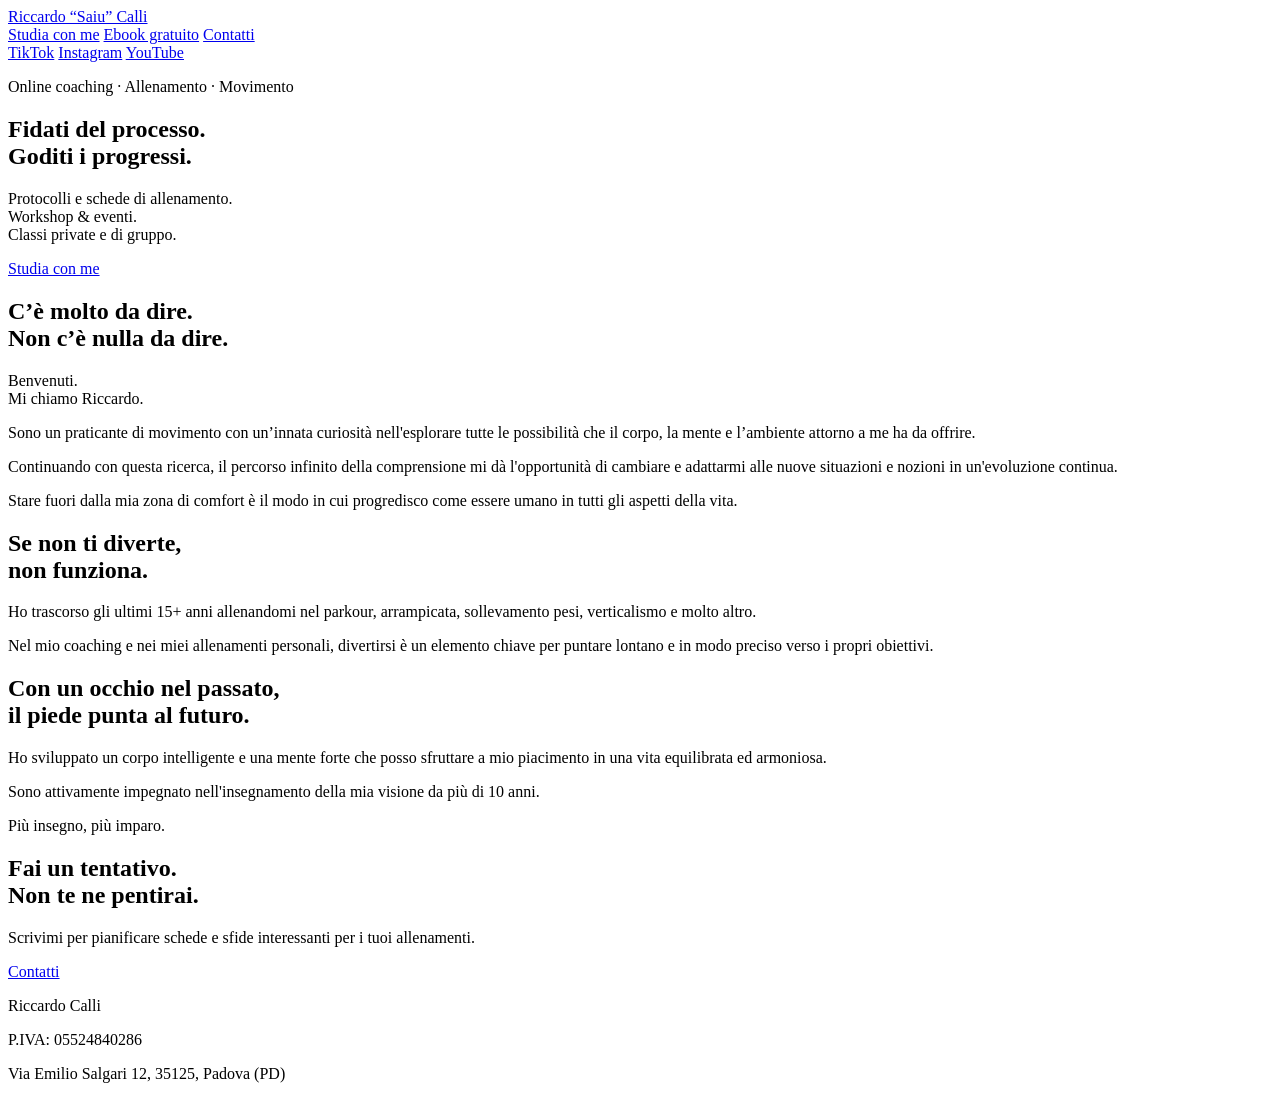
==== index.html @ 9b69d96c "Add public website staging homepage" ====
<!doctype html>
<html lang="it">
<head>
<meta charset="utf-8">
<meta name="viewport" content="width=device-width, initial-scale=1">
<title>Riccardo “Saiu” Calli — Movimento, Parkour e Coaching</title>
<meta name="description" content="Riccardo “Saiu” Calli: movimento, parkour, coaching, protocolli di allenamento, workshop ed eventi.">
<link rel="stylesheet" href="styles.css">
</head>
<body>
<header class="site-header">
<a class="brand" href="/">Riccardo “Saiu” Calli</a>
<nav aria-label="Navigazione principale">
<a href="#studia">Studia con me</a>
<a href="#ebook">Ebook gratuito</a>
<a href="#contatti">Contatti</a>
</nav>
<div class="socials">
<a href="https://www.tiktok.com/@riccardosaiucalli">TikTok</a>
<a href="https://www.instagram.com/riccardo.saiu.calli/">Instagram</a>
<a href="https://www.youtube.com/channel/UCAdzPhINK3UaXj8BJu5Mjwg">YouTube</a>
</div>
</header>
<main>
<section class="hero">
<p class="eyebrow">Online coaching · Allenamento · Movimento</p>
<h1>Fidati del processo.<br>Goditi i progressi.</h1>
<p class="lead">Protocolli e schede di allenamento.<br>Workshop & eventi.<br>Classi private e di gruppo.</p>
<a class="button" href="#studia">Studia con me</a>
</section>
<section class="copy-section">
<h2>C’è molto da dire.<br>Non c’è nulla da dire.</h2>
<p class="intro">Benvenuti.<br>Mi chiamo Riccardo.</p>
<p>Sono un praticante di movimento con un’innata curiosità nell'esplorare tutte le possibilità che il corpo, la mente e l’ambiente attorno a me ha da offrire.</p>
<p>Continuando con questa ricerca, il percorso infinito della comprensione mi dà l'opportunità di cambiare e adattarmi alle nuove situazioni e nozioni in un'evoluzione continua.</p>
<p>Stare fuori dalla mia zona di comfort è il modo in cui progredisco come essere umano in tutti gli aspetti della vita.</p>
</section>
<section class="copy-section dark">
<h2>Se non ti diverte,<br>non funziona.</h2>
<p>Ho trascorso gli ultimi 15+ anni allenandomi nel parkour, arrampicata, sollevamento pesi, verticalismo e molto altro.</p>
<p>Nel mio coaching e nei miei allenamenti personali, divertirsi è un elemento chiave per puntare lontano e in modo preciso verso i propri obiettivi.</p>
</section>
<section class="copy-section" id="studia">
<h2>Con un occhio nel passato,<br>il piede punta al futuro.</h2>
<p>Ho sviluppato un corpo intelligente e una mente forte che posso sfruttare a mio piacimento in una vita equilibrata ed armoniosa.</p>
<p>Sono attivamente impegnato nell'insegnamento della mia visione da più di 10 anni.</p>
<p>Più insegno, più imparo.</p>
</section>
<section class="cta" id="contatti">
<h2>Fai un tentativo.<br>Non te ne pentirai.</h2>
<p>Scrivimi per pianificare schede e sfide interessanti per i tuoi allenamenti.</p>
<a class="button" href="mailto:riccardo.calli@gmail.com">Contatti</a>
</section>
</main>
<footer>
<p>Riccardo Calli</p>
<p>P.IVA: 05524840286</p>
<p>Via Emilio Salgari 12, 35125, Padova (PD)</p>
</footer>
</body>
</html>
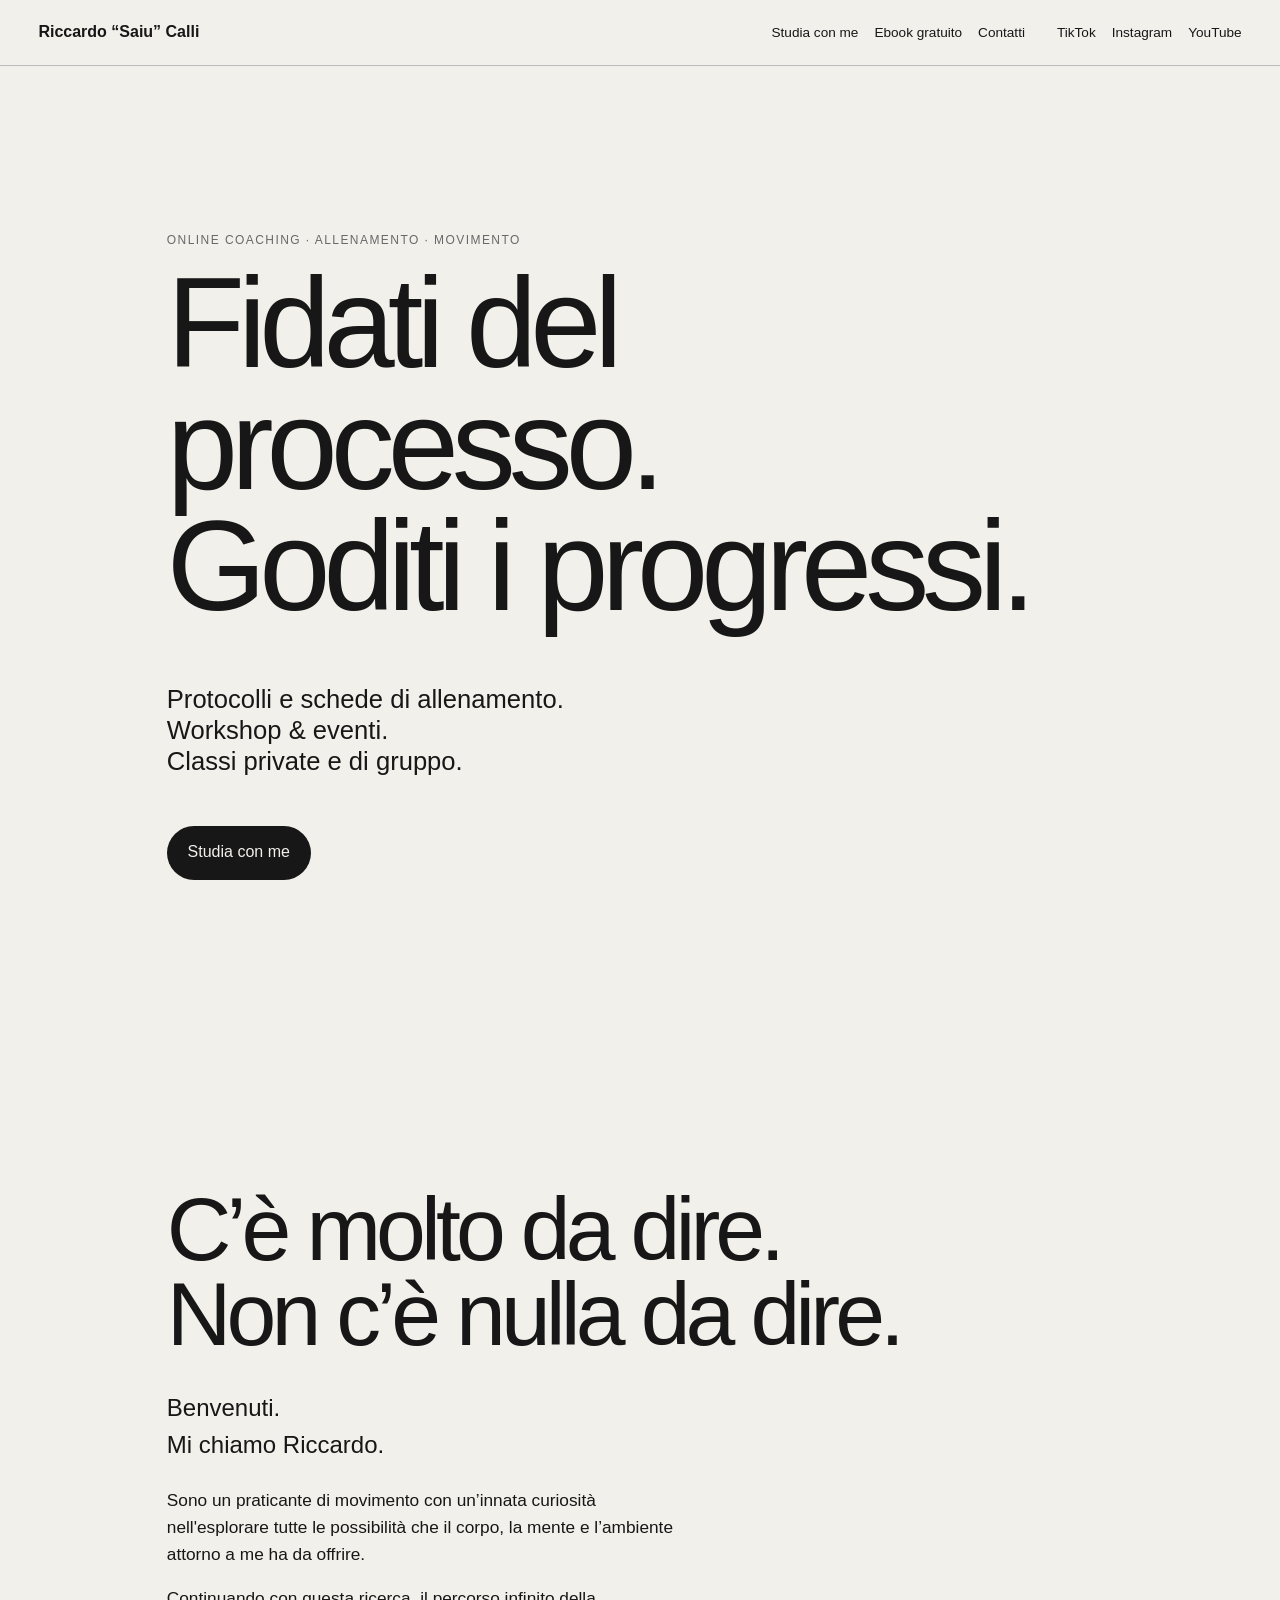
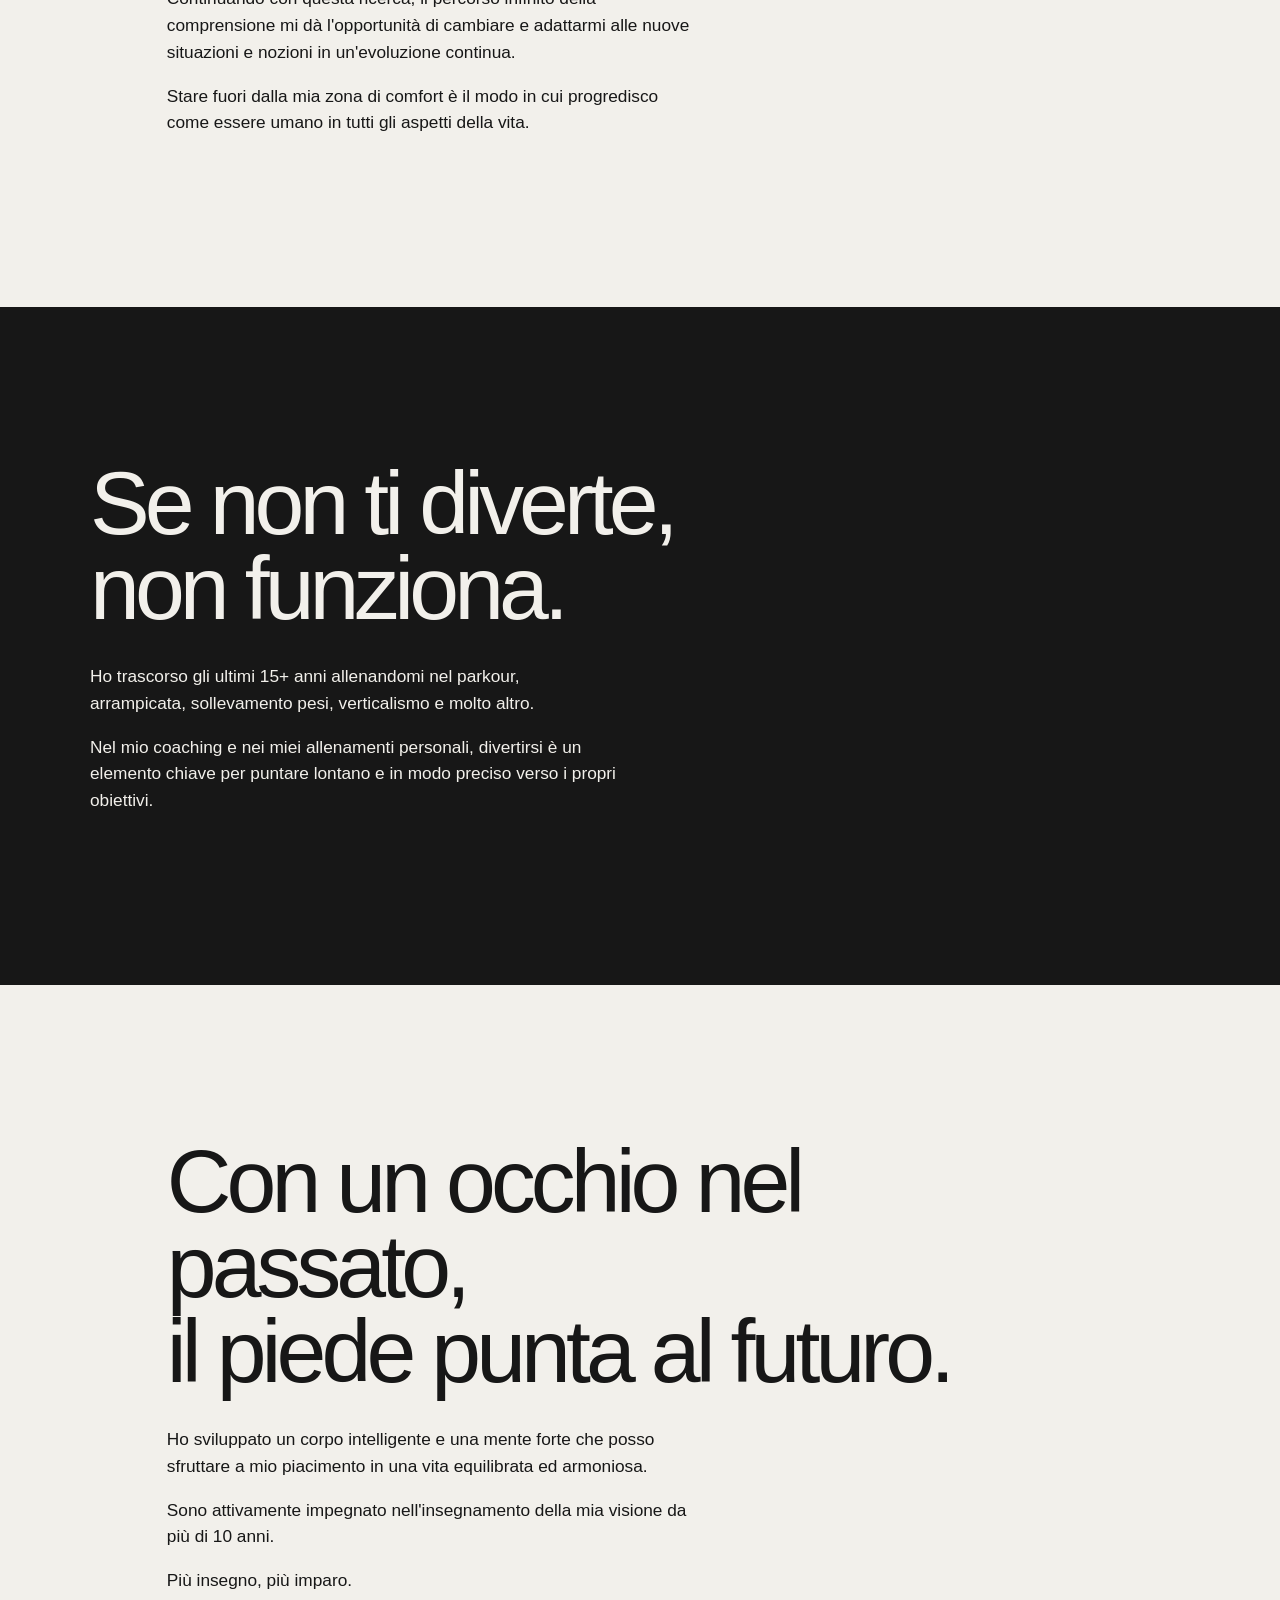
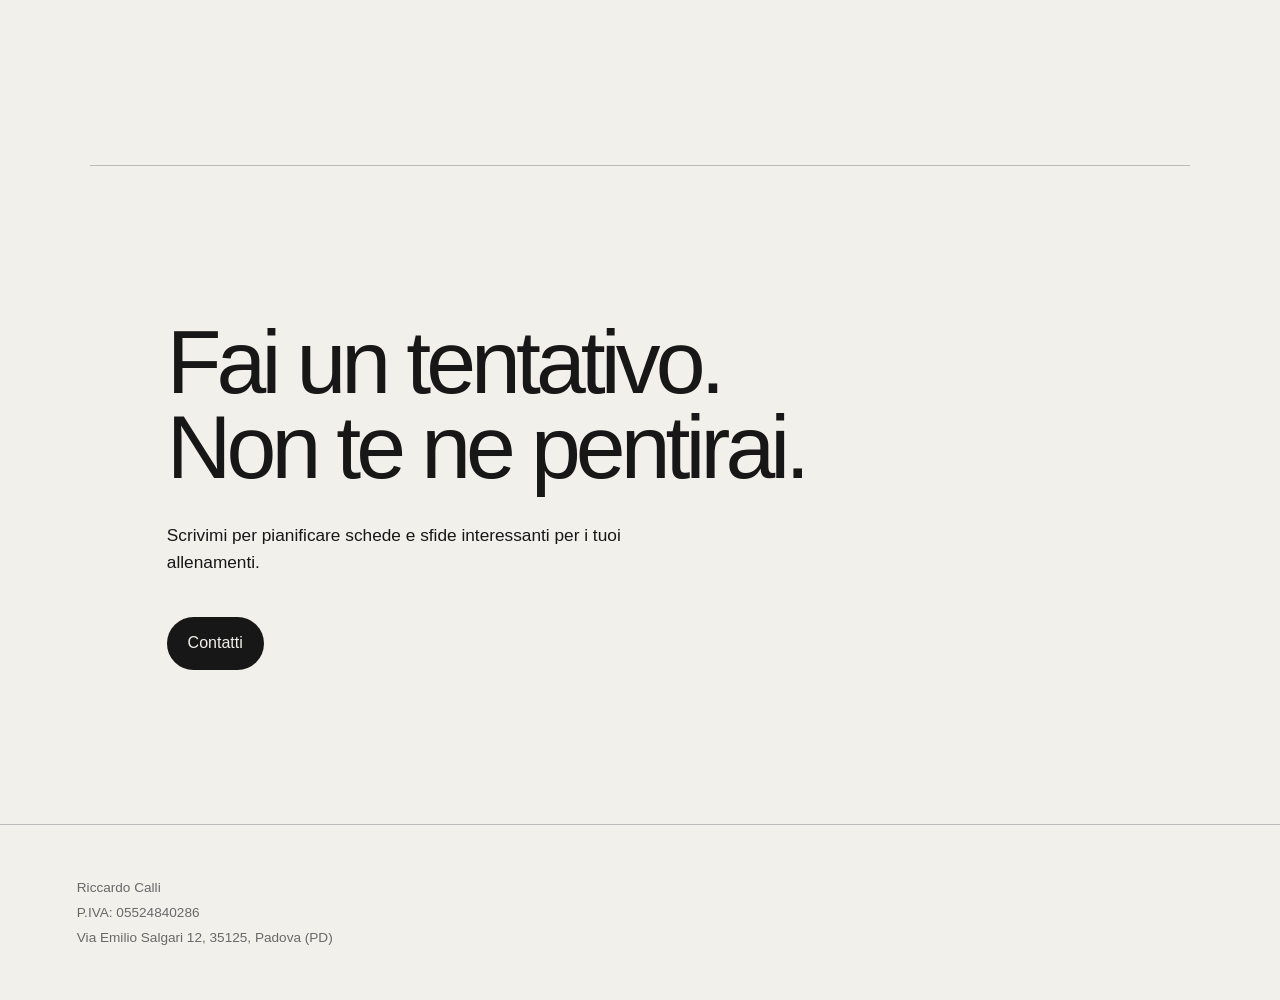
==== commit 9f67597a: "Link public navigation to dedicated pages" ====
--- a/index.html
+++ b/index.html
@@ -11,9 +11,9 @@
 <header class="site-header">
 <a class="brand" href="/">Riccardo “Saiu” Calli</a>
 <nav aria-label="Navigazione principale">
-<a href="#studia">Studia con me</a>
-<a href="#ebook">Ebook gratuito</a>
-<a href="#contatti">Contatti</a>
+<a href="studiaconme.html">Studia con me</a>
+<a href="manualedelpraticante.html">Ebook gratuito</a>
+<a href="contatti.html">Contatti</a>
 </nav>
 <div class="socials">
 <a href="https://www.tiktok.com/@riccardosaiucalli">TikTok</a>
@@ -26,7 +26,7 @@
 <p class="eyebrow">Online coaching · Allenamento · Movimento</p>
 <h1>Fidati del processo.<br>Goditi i progressi.</h1>
 <p class="lead">Protocolli e schede di allenamento.<br>Workshop & eventi.<br>Classi private e di gruppo.</p>
-<a class="button" href="#studia">Studia con me</a>
+<a class="button" href="studiaconme.html">Studia con me</a>
 </section>
 <section class="copy-section">
 <h2>C’è molto da dire.<br>Non c’è nulla da dire.</h2>
--- a/styles.css
+++ b/styles.css
@@ -0,0 +1 @@
+:root{--ink:#171717;--paper:#f2f0eb;--accent:#d8ff00;--muted:#686868}*{box-sizing:border-box}html{scroll-behavior:smooth}body{margin:0;background:var(--paper);color:var(--ink);font-family:Arial,Helvetica,sans-serif;line-height:1.55}a{color:inherit}.site-header{display:flex;align-items:center;gap:2rem;padding:1.25rem 3vw;border-bottom:1px solid #bbb;position:sticky;top:0;background:rgba(242,240,235,.94);backdrop-filter:blur(8px);z-index:2}.brand{font-weight:700;text-decoration:none;margin-right:auto}.site-header nav,.socials{display:flex;gap:1rem;font-size:.85rem}.site-header a{text-decoration:none}.site-header a:hover{text-decoration:underline}.hero,.copy-section,.cta{max-width:1100px;margin:auto;padding:12vw 6vw}.hero{min-height:78vh;display:flex;flex-direction:column;justify-content:center;align-items:flex-start}.eyebrow{text-transform:uppercase;letter-spacing:.12em;font-size:.75rem;color:var(--muted)}h1,h2{font-weight:500;letter-spacing:-.055em;line-height:.95;margin:0 0 2rem}h1{font-size:clamp(3.5rem,10vw,8.5rem)}h2{font-size:clamp(2.8rem,7vw,6.5rem)}p{max-width:55ch;font-size:1.08rem}.lead{font-size:clamp(1.2rem,2vw,1.7rem);line-height:1.2}.intro{font-size:1.5rem}.button{display:inline-block;margin-top:1.5rem;padding:.9rem 1.3rem;background:var(--ink);color:var(--paper);text-decoration:none;border-radius:999px}.button:hover{background:#444}.dark{background:var(--ink);color:var(--paper);max-width:none;padding-left:max(6vw,calc((100% - 1100px)/2));padding-right:max(6vw,calc((100% - 1100px)/2));}.cta{border-top:1px solid #bbb}footer{padding:3rem 6vw;border-top:1px solid #bbb;color:var(--muted);font-size:.85rem}footer p{margin:.25rem 0;font-size:.85rem}@media(max-width:720px){.site-header{align-items:flex-start;flex-wrap:wrap;gap:.7rem;padding:1rem 5vw}.brand{flex-basis:100%}.site-header nav,.socials{font-size:.76rem;gap:.7rem}.hero,.copy-section,.cta{padding:24vw 7vw}.hero{min-height:75vh}h1{font-size:clamp(3rem,14vw,5rem)}.dark{padding-left:7vw;padding-right:7vw}p{font-size:1rem}}
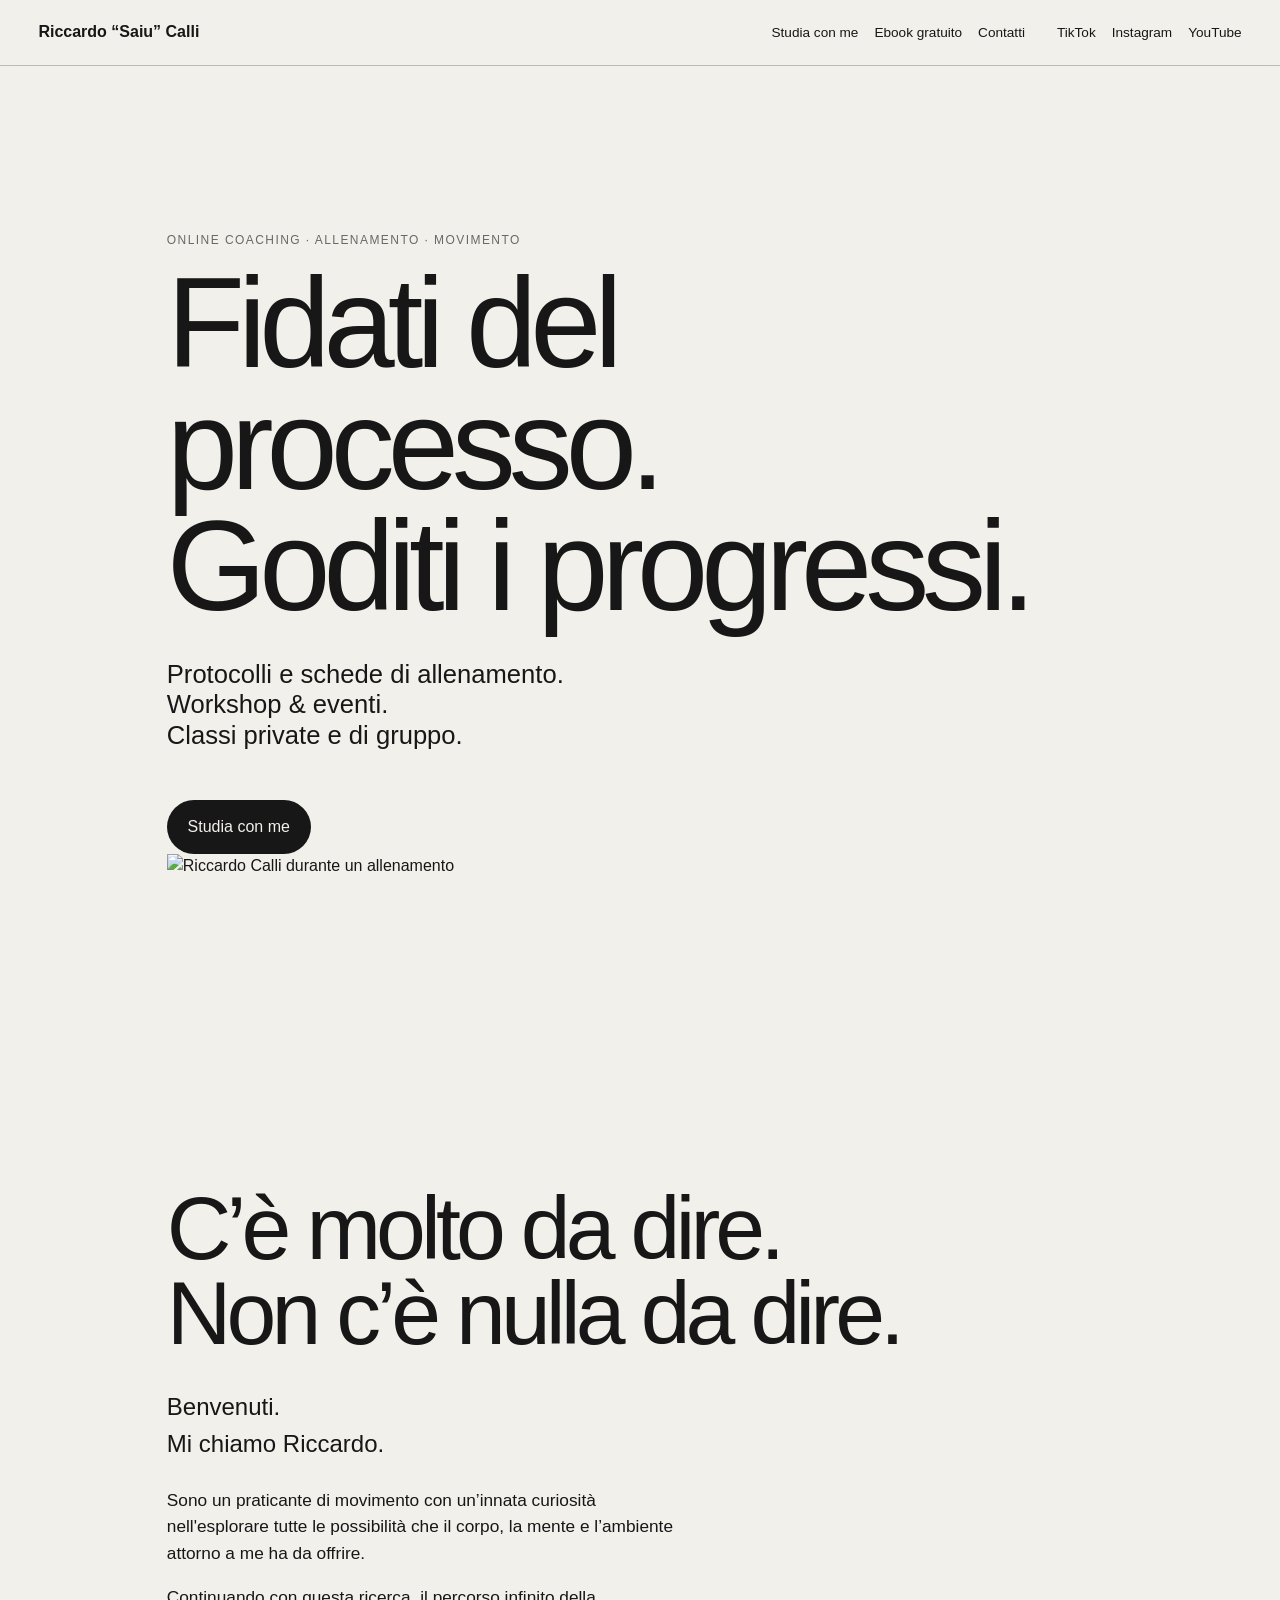
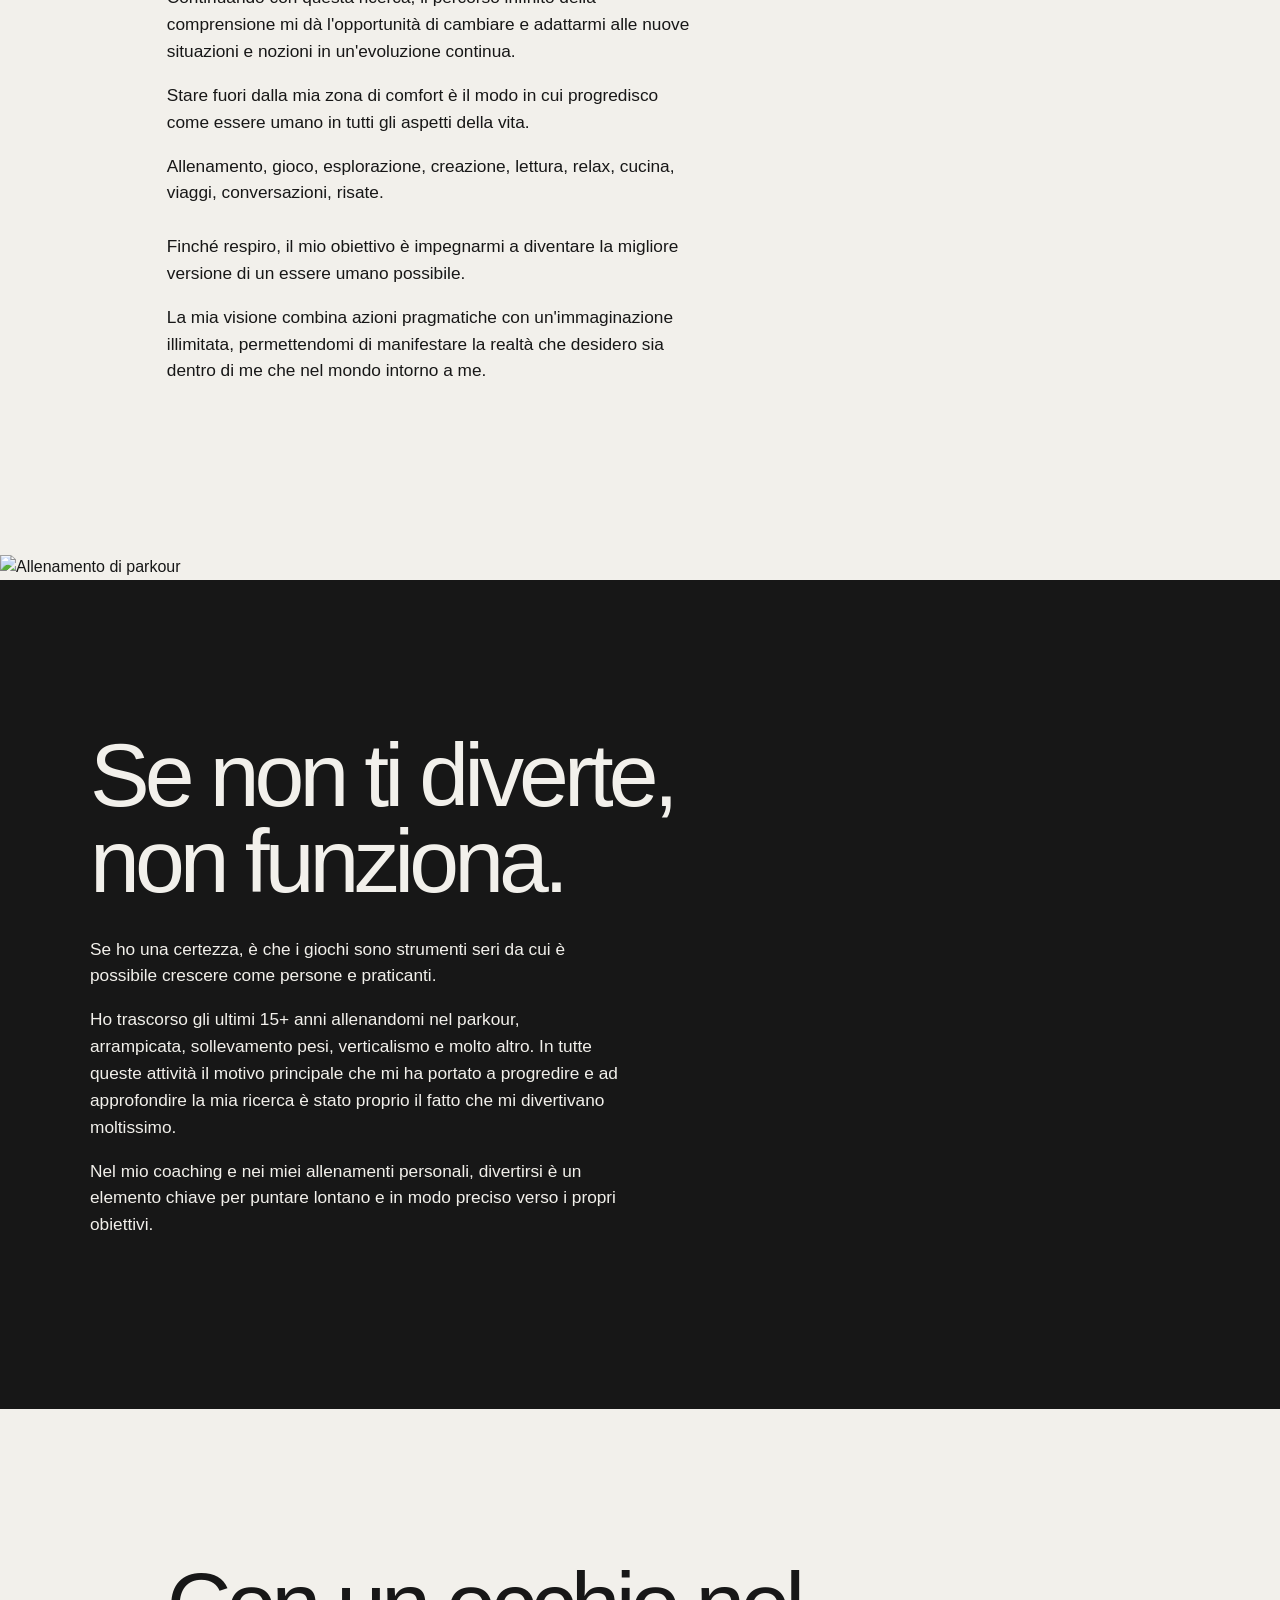
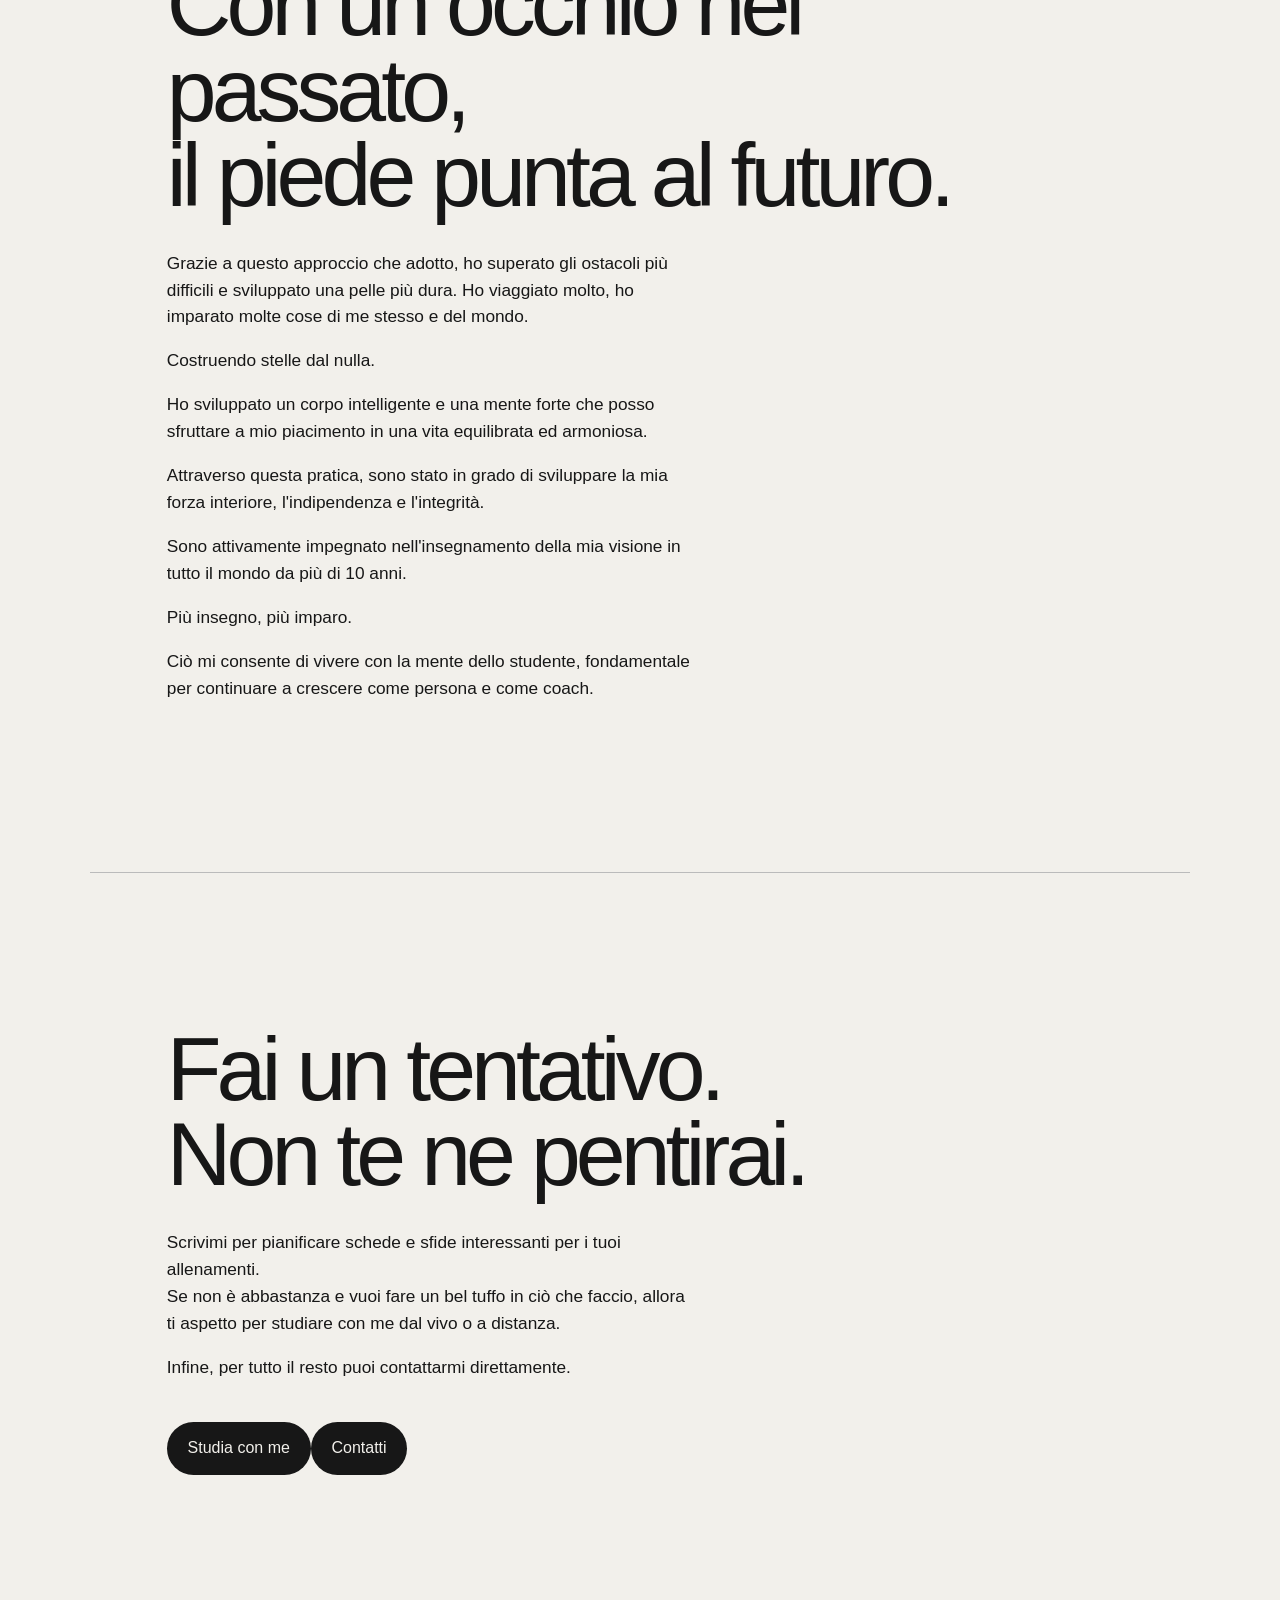
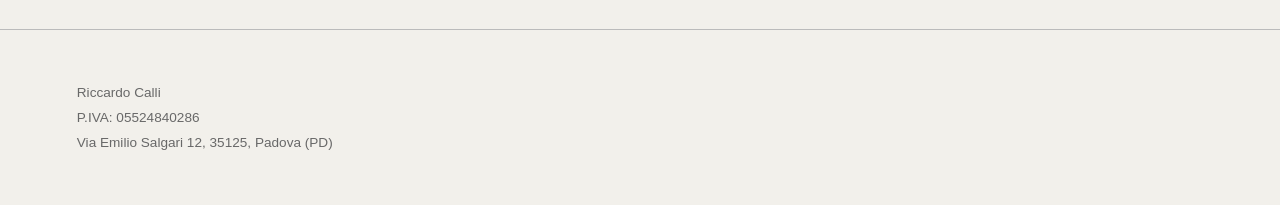
==== commit 8c3e2790: "Restore public images and complete homepage content" ====
--- a/index.html
+++ b/index.html
@@ -5,57 +5,26 @@
 <meta name="viewport" content="width=device-width, initial-scale=1">
 <title>Riccardo “Saiu” Calli — Movimento, Parkour e Coaching</title>
 <meta name="description" content="Riccardo “Saiu” Calli: movimento, parkour, coaching, protocolli di allenamento, workshop ed eventi.">
+<link rel="icon" href="favicon.svg" type="image/svg+xml">
 <link rel="stylesheet" href="styles.css">
 </head>
 <body>
 <header class="site-header">
-<a class="brand" href="/">Riccardo “Saiu” Calli</a>
-<nav aria-label="Navigazione principale">
-<a href="studiaconme.html">Studia con me</a>
-<a href="manualedelpraticante.html">Ebook gratuito</a>
-<a href="contatti.html">Contatti</a>
-</nav>
-<div class="socials">
-<a href="https://www.tiktok.com/@riccardosaiucalli">TikTok</a>
-<a href="https://www.instagram.com/riccardo.saiu.calli/">Instagram</a>
-<a href="https://www.youtube.com/channel/UCAdzPhINK3UaXj8BJu5Mjwg">YouTube</a>
-</div>
+<a class="brand" href="index.html">Riccardo “Saiu” Calli</a>
+<nav aria-label="Navigazione principale"><a href="studiaconme.html">Studia con me</a><a href="manualedelpraticante.html">Ebook gratuito</a><a href="contatti.html">Contatti</a></nav>
+<div class="socials"><a href="https://www.tiktok.com/@riccardosaiucalli">TikTok</a><a href="https://www.instagram.com/riccardo.saiu.calli/">Instagram</a><a href="https://www.youtube.com/channel/UCAdzPhINK3UaXj8BJu5Mjwg">YouTube</a></div>
 </header>
 <main>
 <section class="hero">
-<p class="eyebrow">Online coaching · Allenamento · Movimento</p>
-<h1>Fidati del processo.<br>Goditi i progressi.</h1>
-<p class="lead">Protocolli e schede di allenamento.<br>Workshop & eventi.<br>Classi private e di gruppo.</p>
-<a class="button" href="studiaconme.html">Studia con me</a>
+<div><p class="eyebrow">Online coaching · Allenamento · Movimento</p><h1>Fidati del processo.<br>Goditi i progressi.</h1><p class="lead">Protocolli e schede di allenamento.<br>Workshop &amp; eventi.<br>Classi private e di gruppo.</p><a class="button" href="studiaconme.html">Studia con me</a></div>
+<img class="hero-image" src="https://images.squarespace-cdn.com/content/v1/61228da216111735cb1f1d97/d48ea45e-f013-43c7-8a2a-eb9046382b88/_VLR6582.png" alt="Riccardo Calli durante un allenamento">
 </section>
-<section class="copy-section">
-<h2>C’è molto da dire.<br>Non c’è nulla da dire.</h2>
-<p class="intro">Benvenuti.<br>Mi chiamo Riccardo.</p>
-<p>Sono un praticante di movimento con un’innata curiosità nell'esplorare tutte le possibilità che il corpo, la mente e l’ambiente attorno a me ha da offrire.</p>
-<p>Continuando con questa ricerca, il percorso infinito della comprensione mi dà l'opportunità di cambiare e adattarmi alle nuove situazioni e nozioni in un'evoluzione continua.</p>
-<p>Stare fuori dalla mia zona di comfort è il modo in cui progredisco come essere umano in tutti gli aspetti della vita.</p>
-</section>
-<section class="copy-section dark">
-<h2>Se non ti diverte,<br>non funziona.</h2>
-<p>Ho trascorso gli ultimi 15+ anni allenandomi nel parkour, arrampicata, sollevamento pesi, verticalismo e molto altro.</p>
-<p>Nel mio coaching e nei miei allenamenti personali, divertirsi è un elemento chiave per puntare lontano e in modo preciso verso i propri obiettivi.</p>
-</section>
-<section class="copy-section" id="studia">
-<h2>Con un occhio nel passato,<br>il piede punta al futuro.</h2>
-<p>Ho sviluppato un corpo intelligente e una mente forte che posso sfruttare a mio piacimento in una vita equilibrata ed armoniosa.</p>
-<p>Sono attivamente impegnato nell'insegnamento della mia visione da più di 10 anni.</p>
-<p>Più insegno, più imparo.</p>
-</section>
-<section class="cta" id="contatti">
-<h2>Fai un tentativo.<br>Non te ne pentirai.</h2>
-<p>Scrivimi per pianificare schede e sfide interessanti per i tuoi allenamenti.</p>
-<a class="button" href="mailto:riccardo.calli@gmail.com">Contatti</a>
-</section>
+<section class="copy-section"><h2>C’è molto da dire.<br>Non c’è nulla da dire.</h2><p class="intro">Benvenuti.<br>Mi chiamo Riccardo.</p><p>Sono un praticante di movimento con un’innata curiosità nell'esplorare tutte le possibilità che il corpo, la mente e l’ambiente attorno a me ha da offrire.</p><p>Continuando con questa ricerca, il percorso infinito della comprensione mi dà l'opportunità di cambiare e adattarmi alle nuove situazioni e nozioni in un'evoluzione continua.</p><p>Stare fuori dalla mia zona di comfort è il modo in cui progredisco come essere umano in tutti gli aspetti della vita.</p><p>Allenamento, gioco, esplorazione, creazione, lettura, relax, cucina, viaggi, conversazioni, risate.<br><br>Finché respiro, il mio obiettivo è impegnarmi a diventare la migliore versione di un essere umano possibile.</p><p>La mia visione combina azioni pragmatiche con un'immaginazione illimitata, permettendomi di manifestare la realtà che desidero sia dentro di me che nel mondo intorno a me.</p></section>
+<section class="image-band"><img src="https://images.squarespace-cdn.com/content/v1/61228da216111735cb1f1d97/ccb17fb3-7953-4d7b-9b12-00b19ae9edc9/DSC03920.png" alt="Allenamento di parkour"></section>
+<section class="copy-section dark"><h2>Se non ti diverte,<br>non funziona.</h2><p>Se ho una certezza, è che i giochi sono strumenti seri da cui è possibile crescere come persone e praticanti.</p><p>Ho trascorso gli ultimi 15+ anni allenandomi nel parkour, arrampicata, sollevamento pesi, verticalismo e molto altro. In tutte queste attività il motivo principale che mi ha portato a progredire e ad approfondire la mia ricerca è stato proprio il fatto che mi divertivano moltissimo.</p><p>Nel mio coaching e nei miei allenamenti personali, divertirsi è un elemento chiave per puntare lontano e in modo preciso verso i propri obiettivi.</p></section>
+<section class="copy-section"><h2>Con un occhio nel passato,<br>il piede punta al futuro.</h2><p>Grazie a questo approccio che adotto, ho superato gli ostacoli più difficili e sviluppato una pelle più dura. Ho viaggiato molto, ho imparato molte cose di me stesso e del mondo.</p><p>Costruendo stelle dal nulla.</p><p>Ho sviluppato un corpo intelligente e una mente forte che posso sfruttare a mio piacimento in una vita equilibrata ed armoniosa.</p><p>Attraverso questa pratica, sono stato in grado di sviluppare la mia forza interiore, l'indipendenza e l'integrità.</p><p>Sono attivamente impegnato nell'insegnamento della mia visione in tutto il mondo da più di 10 anni.</p><p>Più insegno, più imparo.</p><p>Ciò mi consente di vivere con la mente dello studente, fondamentale per continuare a crescere come persona e come coach.</p></section>
+<section class="cta"><h2>Fai un tentativo.<br>Non te ne pentirai.</h2><p>Scrivimi per pianificare schede e sfide interessanti per i tuoi allenamenti.<br>Se non è abbastanza e vuoi fare un bel tuffo in ciò che faccio, allora ti aspetto per studiare con me dal vivo o a distanza.</p><p>Infine, per tutto il resto puoi contattarmi direttamente.</p><a class="button" href="studiaconme.html">Studia con me</a><a class="button secondary" href="contatti.html">Contatti</a></section>
 </main>
-<footer>
-<p>Riccardo Calli</p>
-<p>P.IVA: 05524840286</p>
-<p>Via Emilio Salgari 12, 35125, Padova (PD)</p>
-</footer>
+<footer><p>Riccardo Calli</p><p>P.IVA: 05524840286</p><p>Via Emilio Salgari 12, 35125, Padova (PD)</p></footer>
 </body>
-</html>+</html>
--- a/styles.css
+++ b/styles.css
@@ -1 +1 @@
-:root{--ink:#171717;--paper:#f2f0eb;--accent:#d8ff00;--muted:#686868}*{box-sizing:border-box}html{scroll-behavior:smooth}body{margin:0;background:var(--paper);color:var(--ink);font-family:Arial,Helvetica,sans-serif;line-height:1.55}a{color:inherit}.site-header{display:flex;align-items:center;gap:2rem;padding:1.25rem 3vw;border-bottom:1px solid #bbb;position:sticky;top:0;background:rgba(242,240,235,.94);backdrop-filter:blur(8px);z-index:2}.brand{font-weight:700;text-decoration:none;margin-right:auto}.site-header nav,.socials{display:flex;gap:1rem;font-size:.85rem}.site-header a{text-decoration:none}.site-header a:hover{text-decoration:underline}.hero,.copy-section,.cta{max-width:1100px;margin:auto;padding:12vw 6vw}.hero{min-height:78vh;display:flex;flex-direction:column;justify-content:center;align-items:flex-start}.eyebrow{text-transform:uppercase;letter-spacing:.12em;font-size:.75rem;color:var(--muted)}h1,h2{font-weight:500;letter-spacing:-.055em;line-height:.95;margin:0 0 2rem}h1{font-size:clamp(3.5rem,10vw,8.5rem)}h2{font-size:clamp(2.8rem,7vw,6.5rem)}p{max-width:55ch;font-size:1.08rem}.lead{font-size:clamp(1.2rem,2vw,1.7rem);line-height:1.2}.intro{font-size:1.5rem}.button{display:inline-block;margin-top:1.5rem;padding:.9rem 1.3rem;background:var(--ink);color:var(--paper);text-decoration:none;border-radius:999px}.button:hover{background:#444}.dark{background:var(--ink);color:var(--paper);max-width:none;padding-left:max(6vw,calc((100% - 1100px)/2));padding-right:max(6vw,calc((100% - 1100px)/2));}.cta{border-top:1px solid #bbb}footer{padding:3rem 6vw;border-top:1px solid #bbb;color:var(--muted);font-size:.85rem}footer p{margin:.25rem 0;font-size:.85rem}@media(max-width:720px){.site-header{align-items:flex-start;flex-wrap:wrap;gap:.7rem;padding:1rem 5vw}.brand{flex-basis:100%}.site-header nav,.socials{font-size:.76rem;gap:.7rem}.hero,.copy-section,.cta{padding:24vw 7vw}.hero{min-height:75vh}h1{font-size:clamp(3rem,14vw,5rem)}.dark{padding-left:7vw;padding-right:7vw}p{font-size:1rem}}+:root{--ink:#171717;--paper:#f2f0eb;--accent:#d8ff00;--muted:#686868}*{box-sizing:border-box}html{scroll-behavior:smooth}body{margin:0;background:var(--paper);color:var(--ink);font-family:Arial,Helvetica,sans-serif;line-height:1.55}a{color:inherit}a:focus-visible{outline:3px solid var(--accent);outline-offset:4px}.site-header{display:flex;align-items:center;gap:2rem;padding:1.25rem 3vw;border-bottom:1px solid #bbb;position:sticky;top:0;background:rgba(242,240,235,.94);backdrop-filter:blur(8px);z-index:2}.brand{font-weight:700;text-decoration:none;margin-right:auto}.site-header nav,.socials{display:flex;gap:1rem;font-size:.85rem}.site-header a{text-decoration:none}.site-header a:hover{text-decoration:underline}.hero,.copy-section,.cta{max-width:1100px;margin:auto;padding:12vw 6vw}.hero{min-height:78vh;display:flex;flex-direction:column;justify-content:center;align-items:flex-start}.eyebrow{text-transform:uppercase;letter-spacing:.12em;font-size:.75rem;color:var(--muted)}h1,h2{font-weight:500;letter-spacing:-.055em;line-height:.95;margin:0 0 2rem}h1{font-size:clamp(3.5rem,10vw,8.5rem)}h2{font-size:clamp(2.8rem,7vw,6.5rem)}p{max-width:55ch;font-size:1.08rem}.lead{font-size:clamp(1.2rem,2vw,1.7rem);line-height:1.2}.intro{font-size:1.5rem}.button{display:inline-block;margin-top:1.5rem;padding:.9rem 1.3rem;background:var(--ink);color:var(--paper);text-decoration:none;border-radius:999px}.button:hover{background:#444}.dark{background:var(--ink);color:var(--paper);max-width:none;padding-left:max(6vw,calc((100% - 1100px)/2));padding-right:max(6vw,calc((100% - 1100px)/2))}.cta{border-top:1px solid #bbb}footer{padding:3rem 6vw;border-top:1px solid #bbb;color:var(--muted);font-size:.85rem}footer p{margin:.25rem 0;font-size:.85rem}@media(max-width:720px){.site-header{align-items:flex-start;flex-wrap:wrap;gap:.7rem;padding:1rem 5vw}.brand{flex-basis:100%}.site-header nav,.socials{font-size:.76rem;gap:.7rem;flex-wrap:wrap}.hero,.copy-section,.cta{padding:24vw 7vw}.hero{min-height:75vh}h1{font-size:clamp(3rem,14vw,5rem)}.dark{padding-left:7vw;padding-right:7vw}p{font-size:1rem}}.ebook-form{max-width:520px;margin-top:3rem;display:grid;gap:.65rem}.ebook-form label{font-size:.9rem;font-weight:700;margin-top:1rem}.ebook-form label span{font-weight:400;color:var(--muted)}.ebook-form input{width:100%;border:1px solid #999;background:#fff;padding:.9rem 1rem;font:inherit;border-radius:0}.ebook-form input:focus{outline:3px solid var(--accent);outline-offset:2px}.ebook-form button{border:0;font:inherit;cursor:pointer;justify-self:start}.ebook-form button:disabled{opacity:.55;cursor:wait}.form-status{min-height:1.5em;margin:.5rem 0 0;font-size:.95rem}
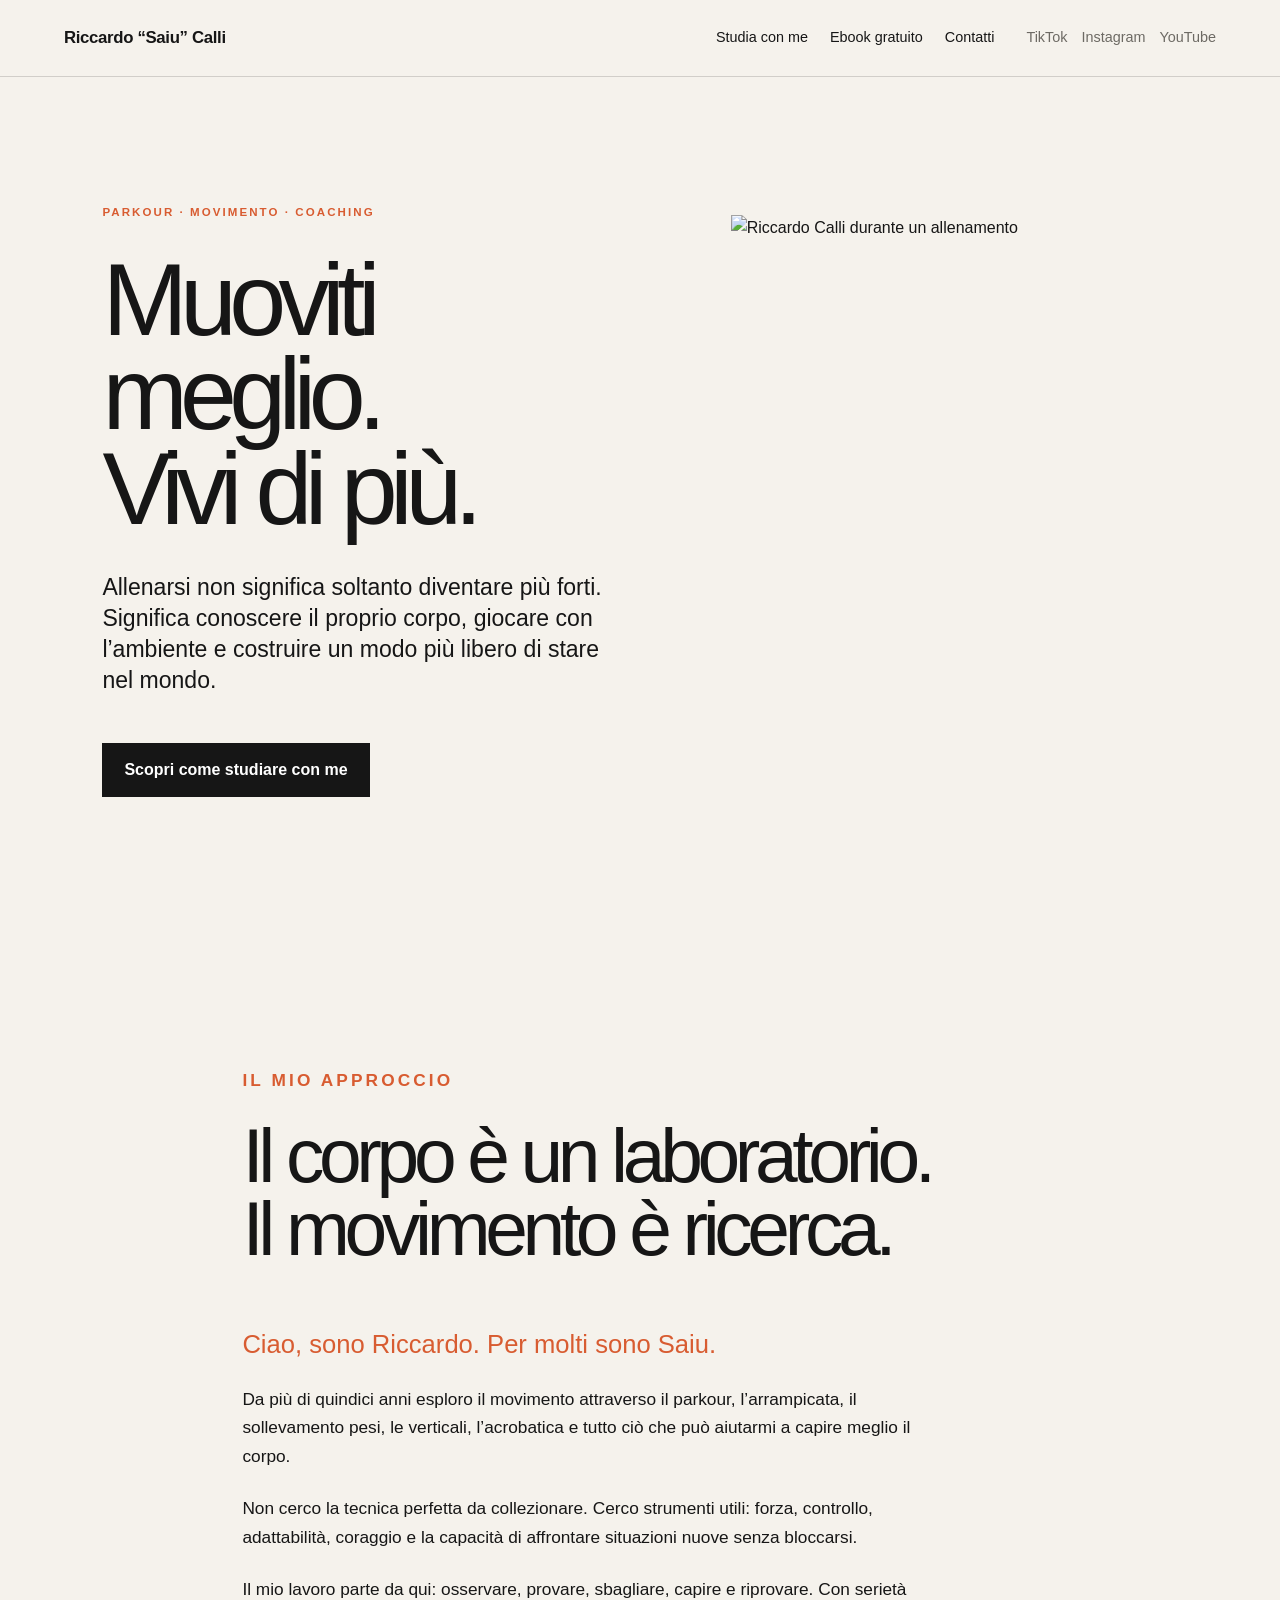
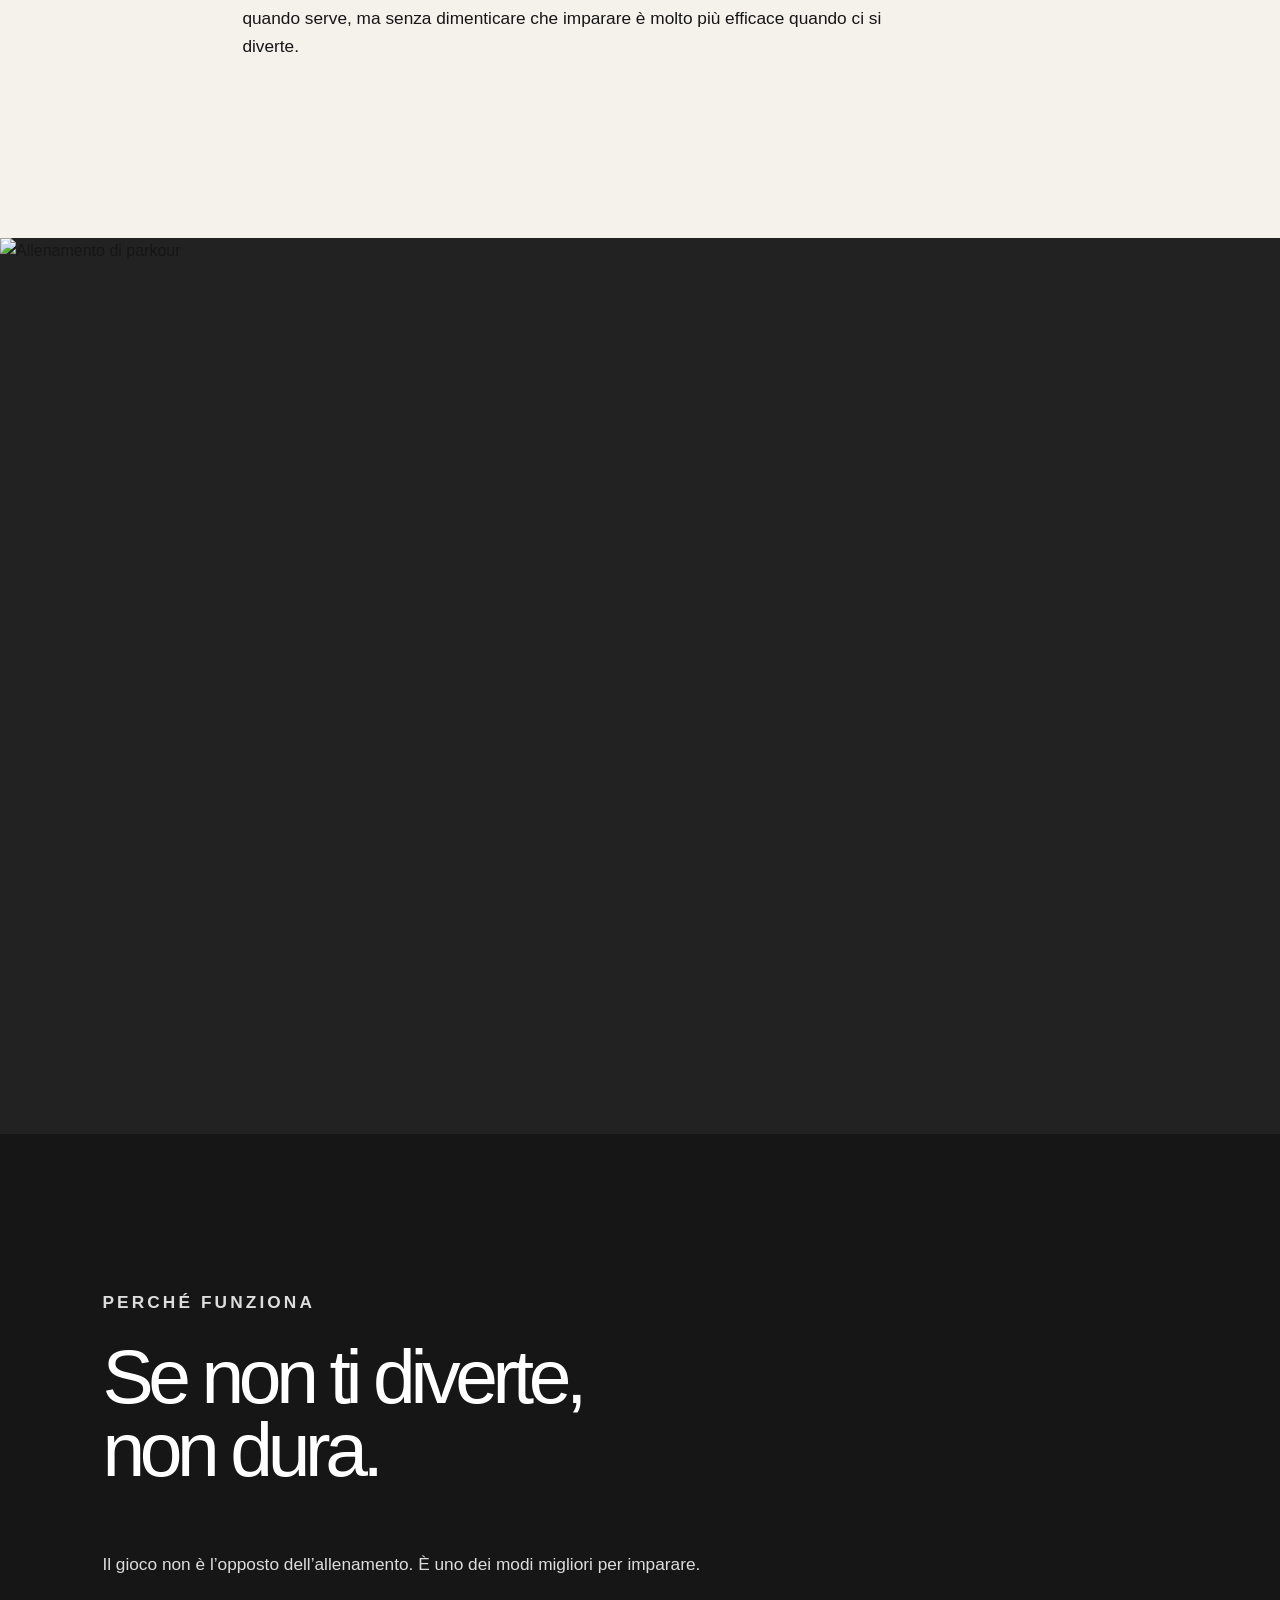
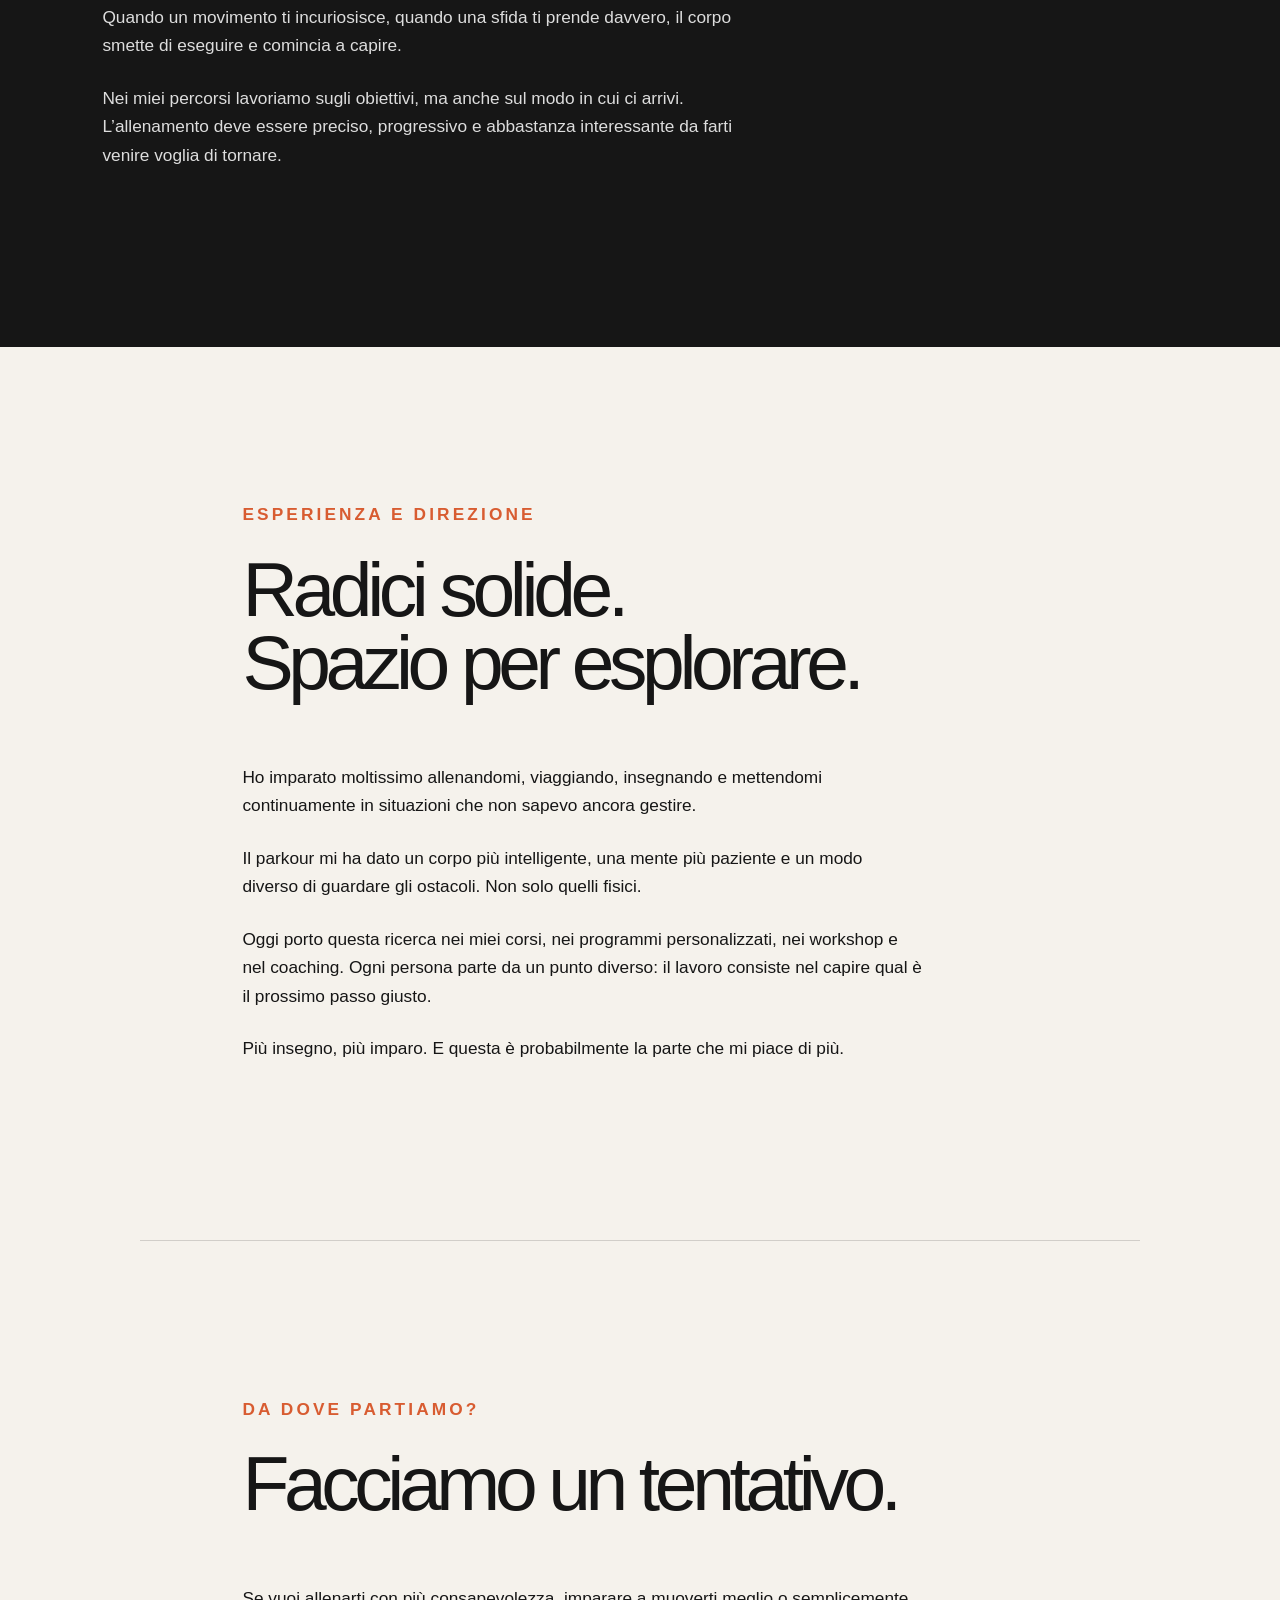
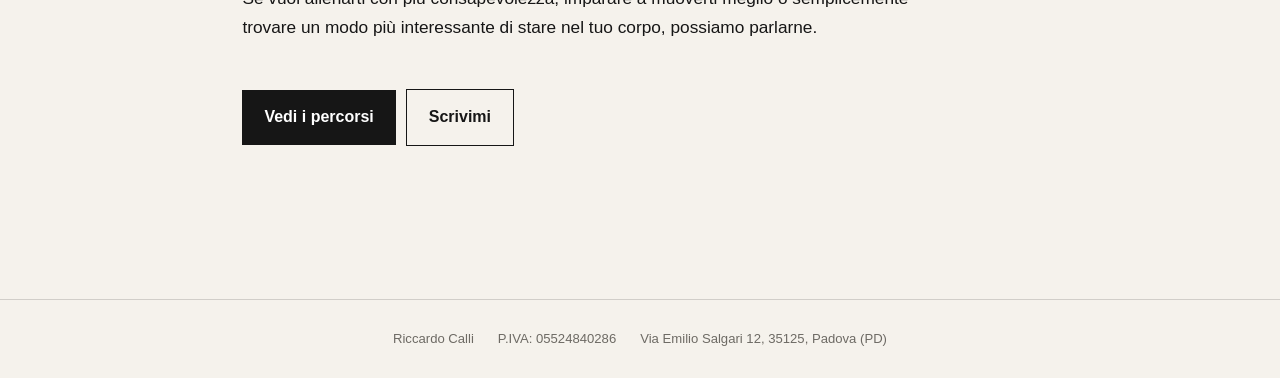
==== commit 0d88f367: "Refresh homepage voice for 2026 audience" ====
--- a/index.html
+++ b/index.html
@@ -1,30 +1 @@
-<!doctype html>
-<html lang="it">
-<head>
-<meta charset="utf-8">
-<meta name="viewport" content="width=device-width, initial-scale=1">
-<title>Riccardo “Saiu” Calli — Movimento, Parkour e Coaching</title>
-<meta name="description" content="Riccardo “Saiu” Calli: movimento, parkour, coaching, protocolli di allenamento, workshop ed eventi.">
-<link rel="icon" href="favicon.svg" type="image/svg+xml">
-<link rel="stylesheet" href="styles.css">
-</head>
-<body>
-<header class="site-header">
-<a class="brand" href="index.html">Riccardo “Saiu” Calli</a>
-<nav aria-label="Navigazione principale"><a href="studiaconme.html">Studia con me</a><a href="manualedelpraticante.html">Ebook gratuito</a><a href="contatti.html">Contatti</a></nav>
-<div class="socials"><a href="https://www.tiktok.com/@riccardosaiucalli">TikTok</a><a href="https://www.instagram.com/riccardo.saiu.calli/">Instagram</a><a href="https://www.youtube.com/channel/UCAdzPhINK3UaXj8BJu5Mjwg">YouTube</a></div>
-</header>
-<main>
-<section class="hero">
-<div><p class="eyebrow">Online coaching · Allenamento · Movimento</p><h1>Fidati del processo.<br>Goditi i progressi.</h1><p class="lead">Protocolli e schede di allenamento.<br>Workshop &amp; eventi.<br>Classi private e di gruppo.</p><a class="button" href="studiaconme.html">Studia con me</a></div>
-<img class="hero-image" src="https://images.squarespace-cdn.com/content/v1/61228da216111735cb1f1d97/d48ea45e-f013-43c7-8a2a-eb9046382b88/_VLR6582.png" alt="Riccardo Calli durante un allenamento">
-</section>
-<section class="copy-section"><h2>C’è molto da dire.<br>Non c’è nulla da dire.</h2><p class="intro">Benvenuti.<br>Mi chiamo Riccardo.</p><p>Sono un praticante di movimento con un’innata curiosità nell'esplorare tutte le possibilità che il corpo, la mente e l’ambiente attorno a me ha da offrire.</p><p>Continuando con questa ricerca, il percorso infinito della comprensione mi dà l'opportunità di cambiare e adattarmi alle nuove situazioni e nozioni in un'evoluzione continua.</p><p>Stare fuori dalla mia zona di comfort è il modo in cui progredisco come essere umano in tutti gli aspetti della vita.</p><p>Allenamento, gioco, esplorazione, creazione, lettura, relax, cucina, viaggi, conversazioni, risate.<br><br>Finché respiro, il mio obiettivo è impegnarmi a diventare la migliore versione di un essere umano possibile.</p><p>La mia visione combina azioni pragmatiche con un'immaginazione illimitata, permettendomi di manifestare la realtà che desidero sia dentro di me che nel mondo intorno a me.</p></section>
-<section class="image-band"><img src="https://images.squarespace-cdn.com/content/v1/61228da216111735cb1f1d97/ccb17fb3-7953-4d7b-9b12-00b19ae9edc9/DSC03920.png" alt="Allenamento di parkour"></section>
-<section class="copy-section dark"><h2>Se non ti diverte,<br>non funziona.</h2><p>Se ho una certezza, è che i giochi sono strumenti seri da cui è possibile crescere come persone e praticanti.</p><p>Ho trascorso gli ultimi 15+ anni allenandomi nel parkour, arrampicata, sollevamento pesi, verticalismo e molto altro. In tutte queste attività il motivo principale che mi ha portato a progredire e ad approfondire la mia ricerca è stato proprio il fatto che mi divertivano moltissimo.</p><p>Nel mio coaching e nei miei allenamenti personali, divertirsi è un elemento chiave per puntare lontano e in modo preciso verso i propri obiettivi.</p></section>
-<section class="copy-section"><h2>Con un occhio nel passato,<br>il piede punta al futuro.</h2><p>Grazie a questo approccio che adotto, ho superato gli ostacoli più difficili e sviluppato una pelle più dura. Ho viaggiato molto, ho imparato molte cose di me stesso e del mondo.</p><p>Costruendo stelle dal nulla.</p><p>Ho sviluppato un corpo intelligente e una mente forte che posso sfruttare a mio piacimento in una vita equilibrata ed armoniosa.</p><p>Attraverso questa pratica, sono stato in grado di sviluppare la mia forza interiore, l'indipendenza e l'integrità.</p><p>Sono attivamente impegnato nell'insegnamento della mia visione in tutto il mondo da più di 10 anni.</p><p>Più insegno, più imparo.</p><p>Ciò mi consente di vivere con la mente dello studente, fondamentale per continuare a crescere come persona e come coach.</p></section>
-<section class="cta"><h2>Fai un tentativo.<br>Non te ne pentirai.</h2><p>Scrivimi per pianificare schede e sfide interessanti per i tuoi allenamenti.<br>Se non è abbastanza e vuoi fare un bel tuffo in ciò che faccio, allora ti aspetto per studiare con me dal vivo o a distanza.</p><p>Infine, per tutto il resto puoi contattarmi direttamente.</p><a class="button" href="studiaconme.html">Studia con me</a><a class="button secondary" href="contatti.html">Contatti</a></section>
-</main>
-<footer><p>Riccardo Calli</p><p>P.IVA: 05524840286</p><p>Via Emilio Salgari 12, 35125, Padova (PD)</p></footer>
-</body>
-</html>
+<!doctype html><html lang="it"><head><meta charset="utf-8"><meta name="viewport" content="width=device-width,initial-scale=1"><title>Riccardo “Saiu” Calli — Parkour, movimento e coaching</title><meta name="description" content="Riccardo “Saiu” Calli: coaching di movimento, parkour, allenamento, workshop e percorsi di sviluppo personale."><link rel="icon" href="favicon.svg"><link rel="stylesheet" href="styles.css"></head><body><header class="site-header"><a class="brand" href="index.html">Riccardo “Saiu” Calli</a><nav aria-label="Navigazione principale"><a href="studiaconme.html">Studia con me</a><a href="manualedelpraticante.html">Ebook gratuito</a><a href="contatti.html">Contatti</a></nav><div class="socials"><a href="https://www.tiktok.com/@riccardosaiucalli">TikTok</a><a href="https://www.instagram.com/riccardo.saiu.calli/">Instagram</a><a href="https://www.youtube.com/channel/UCAdzPhINK3UaXj8BJu5Mjwg">YouTube</a></div></header><main><section class="hero"><div><p class="eyebrow">Parkour · movimento · coaching</p><h1>Muoviti meglio.<br>Vivi di più.</h1><p class="lead">Allenarsi non significa soltanto diventare più forti. Significa conoscere il proprio corpo, giocare con l’ambiente e costruire un modo più libero di stare nel mondo.</p><a class="button" href="studiaconme.html">Scopri come studiare con me</a></div><img class="hero-image" src="https://images.squarespace-cdn.com/content/v1/61228da216111735cb1f1d97/d48ea45e-f013-43c7-8a2a-eb9046382b88/_VLR6582.png" alt="Riccardo Calli durante un allenamento"></section><section class="copy-section"><p class="eyebrow">IL MIO APPROCCIO</p><h2>Il corpo è un laboratorio.<br>Il movimento è ricerca.</h2><p class="intro">Ciao, sono Riccardo. Per molti sono Saiu.</p><p>Da più di quindici anni esploro il movimento attraverso il parkour, l’arrampicata, il sollevamento pesi, le verticali, l’acrobatica e tutto ciò che può aiutarmi a capire meglio il corpo.</p><p>Non cerco la tecnica perfetta da collezionare. Cerco strumenti utili: forza, controllo, adattabilità, coraggio e la capacità di affrontare situazioni nuove senza bloccarsi.</p><p>Il mio lavoro parte da qui: osservare, provare, sbagliare, capire e riprovare. Con serietà quando serve, ma senza dimenticare che imparare è molto più efficace quando ci si diverte.</p></section><section class="image-band"><img src="https://images.squarespace-cdn.com/content/v1/61228da216111735cb1f1d97/ccb17fb3-7953-4d7b-9b12-00b19ae9edc9/DSC03920.png" alt="Allenamento di parkour"></section><section class="copy-section dark"><p class="eyebrow">PERCHÉ FUNZIONA</p><h2>Se non ti diverte,<br>non dura.</h2><p>Il gioco non è l’opposto dell’allenamento. È uno dei modi migliori per imparare.</p><p>Quando un movimento ti incuriosisce, quando una sfida ti prende davvero, il corpo smette di eseguire e comincia a capire.</p><p>Nei miei percorsi lavoriamo sugli obiettivi, ma anche sul modo in cui ci arrivi. L’allenamento deve essere preciso, progressivo e abbastanza interessante da farti venire voglia di tornare.</p></section><section class="copy-section"><p class="eyebrow">ESPERIENZA E DIREZIONE</p><h2>Radici solide.<br>Spazio per esplorare.</h2><p>Ho imparato moltissimo allenandomi, viaggiando, insegnando e mettendomi continuamente in situazioni che non sapevo ancora gestire.</p><p>Il parkour mi ha dato un corpo più intelligente, una mente più paziente e un modo diverso di guardare gli ostacoli. Non solo quelli fisici.</p><p>Oggi porto questa ricerca nei miei corsi, nei programmi personalizzati, nei workshop e nel coaching. Ogni persona parte da un punto diverso: il lavoro consiste nel capire qual è il prossimo passo giusto.</p><p>Più insegno, più imparo. E questa è probabilmente la parte che mi piace di più.</p></section><section class="cta"><p class="eyebrow">DA DOVE PARTIAMO?</p><h2>Facciamo un tentativo.</h2><p>Se vuoi allenarti con più consapevolezza, imparare a muoverti meglio o semplicemente trovare un modo più interessante di stare nel tuo corpo, possiamo parlarne.</p><a class="button" href="studiaconme.html">Vedi i percorsi</a><a class="button secondary" href="contatti.html">Scrivimi</a></section></main><footer><p>Riccardo Calli</p><p>P.IVA: 05524840286</p><p>Via Emilio Salgari 12, 35125, Padova (PD)</p></footer></body></html>
--- a/styles.css
+++ b/styles.css
@@ -1 +1 @@
-:root{--ink:#171717;--paper:#f2f0eb;--accent:#d8ff00;--muted:#686868}*{box-sizing:border-box}html{scroll-behavior:smooth}body{margin:0;background:var(--paper);color:var(--ink);font-family:Arial,Helvetica,sans-serif;line-height:1.55}a{color:inherit}a:focus-visible{outline:3px solid var(--accent);outline-offset:4px}.site-header{display:flex;align-items:center;gap:2rem;padding:1.25rem 3vw;border-bottom:1px solid #bbb;position:sticky;top:0;background:rgba(242,240,235,.94);backdrop-filter:blur(8px);z-index:2}.brand{font-weight:700;text-decoration:none;margin-right:auto}.site-header nav,.socials{display:flex;gap:1rem;font-size:.85rem}.site-header a{text-decoration:none}.site-header a:hover{text-decoration:underline}.hero,.copy-section,.cta{max-width:1100px;margin:auto;padding:12vw 6vw}.hero{min-height:78vh;display:flex;flex-direction:column;justify-content:center;align-items:flex-start}.eyebrow{text-transform:uppercase;letter-spacing:.12em;font-size:.75rem;color:var(--muted)}h1,h2{font-weight:500;letter-spacing:-.055em;line-height:.95;margin:0 0 2rem}h1{font-size:clamp(3.5rem,10vw,8.5rem)}h2{font-size:clamp(2.8rem,7vw,6.5rem)}p{max-width:55ch;font-size:1.08rem}.lead{font-size:clamp(1.2rem,2vw,1.7rem);line-height:1.2}.intro{font-size:1.5rem}.button{display:inline-block;margin-top:1.5rem;padding:.9rem 1.3rem;background:var(--ink);color:var(--paper);text-decoration:none;border-radius:999px}.button:hover{background:#444}.dark{background:var(--ink);color:var(--paper);max-width:none;padding-left:max(6vw,calc((100% - 1100px)/2));padding-right:max(6vw,calc((100% - 1100px)/2))}.cta{border-top:1px solid #bbb}footer{padding:3rem 6vw;border-top:1px solid #bbb;color:var(--muted);font-size:.85rem}footer p{margin:.25rem 0;font-size:.85rem}@media(max-width:720px){.site-header{align-items:flex-start;flex-wrap:wrap;gap:.7rem;padding:1rem 5vw}.brand{flex-basis:100%}.site-header nav,.socials{font-size:.76rem;gap:.7rem;flex-wrap:wrap}.hero,.copy-section,.cta{padding:24vw 7vw}.hero{min-height:75vh}h1{font-size:clamp(3rem,14vw,5rem)}.dark{padding-left:7vw;padding-right:7vw}p{font-size:1rem}}.ebook-form{max-width:520px;margin-top:3rem;display:grid;gap:.65rem}.ebook-form label{font-size:.9rem;font-weight:700;margin-top:1rem}.ebook-form label span{font-weight:400;color:var(--muted)}.ebook-form input{width:100%;border:1px solid #999;background:#fff;padding:.9rem 1rem;font:inherit;border-radius:0}.ebook-form input:focus{outline:3px solid var(--accent);outline-offset:2px}.ebook-form button{border:0;font:inherit;cursor:pointer;justify-self:start}.ebook-form button:disabled{opacity:.55;cursor:wait}.form-status{min-height:1.5em;margin:.5rem 0 0;font-size:.95rem}+:root{--ink:#161616;--muted:#6d6a64;--paper:#f5f2ec;--warm:#e9e1d5;--accent:#d85c31;--line:rgba(22,22,22,.16)}*{box-sizing:border-box}html{scroll-behavior:smooth}body{margin:0;background:var(--paper);color:var(--ink);font-family:Arial,Helvetica,sans-serif;font-size:16px;line-height:1.65}a{color:inherit}.site-header{max-width:1440px;margin:auto;padding:24px clamp(24px,5vw,80px);display:grid;grid-template-columns:1fr auto auto;align-items:center;gap:32px;border-bottom:1px solid var(--line);position:relative;z-index:2}.brand{font-size:1.05rem;font-weight:700;text-decoration:none;letter-spacing:-.02em}.site-header nav,.socials{display:flex;gap:22px;align-items:center;flex-wrap:wrap}.site-header nav a,.socials a{text-decoration:none;font-size:.9rem}.socials{color:var(--muted);gap:14px}.site-header nav a:hover,.socials a:hover{color:var(--accent)}main{overflow:hidden}.hero{max-width:1440px;margin:auto;min-height:calc(100vh - 82px);padding:clamp(56px,9vw,140px) clamp(24px,8vw,120px);display:grid;grid-template-columns:minmax(0,1fr) minmax(320px,.85fr);gap:clamp(40px,8vw,130px);align-items:center}.hero h1{font-size:clamp(4rem,8vw,9.5rem);line-height:.92;letter-spacing:-.075em;margin:.3em 0 .35em;font-weight:500}.hero .lead{font-size:clamp(1.2rem,1.8vw,1.7rem);line-height:1.35}.hero-image{width:100%;aspect-ratio:4/5;object-fit:cover;object-position:center;display:block}.eyebrow{font-size:.72rem;letter-spacing:.18em;text-transform:uppercase;font-weight:700;color:var(--accent)}.button{display:inline-block;background:var(--ink);color:#fff;text-decoration:none;padding:14px 22px;margin-top:24px;font-weight:700;transition:.2s}.button:hover{background:var(--accent);transform:translateY(-2px)}.button.secondary{background:transparent;color:var(--ink);border:1px solid var(--ink);margin-left:10px}.copy-section,.cta{max-width:1000px;margin:auto;padding:clamp(80px,12vw,180px) clamp(24px,8vw,120px)}.copy-section h2,.cta h2{font-size:clamp(3rem,6vw,7rem);line-height:.95;letter-spacing:-.07em;font-weight:500;margin:0 0 64px}.copy-section p,.cta p{max-width:680px;margin:0 0 24px;font-size:1.08rem}.copy-section .intro{font-size:1.6rem;line-height:1.25;color:var(--accent)}.image-band{width:100%;background:#222}.image-band img{width:100%;height:min(70vw,900px);display:block;object-fit:cover}.copy-section.dark{max-width:none;background:var(--ink);color:var(--paper)}.copy-section.dark p{color:#ddd}.copy-section.dark h2{color:#fff}.cta{border-top:1px solid var(--line)}.page-hero,.content-grid,.split{max-width:1000px;margin:auto;padding:clamp(72px,10vw,140px) clamp(24px,8vw,120px);display:flex;flex-direction:column;gap:40px;align-items:stretch}.page-hero h1{font-size:clamp(3.8rem,8vw,8rem);line-height:.92;letter-spacing:-.07em;margin:.25em 0}.page-hero img,.content-grid img,.split img{width:100%;height:auto;display:block;object-fit:cover;filter:none}.page-hero .lead{font-size:1.35rem;max-width:700px}.section,.form-section{max-width:1000px;margin:auto;padding:clamp(72px,10vw,140px) clamp(24px,8vw,120px)}.section h2,.form-section h2{font-size:clamp(3rem,6vw,6rem);line-height:.95;letter-spacing:-.07em}.cards{max-width:1000px;margin:auto;padding:0 clamp(24px,8vw,120px) clamp(72px,10vw,140px);display:block}.cards article{padding:28px 0;border-top:1px solid var(--line);background:transparent}.cards h2{font-size:1.5rem;letter-spacing:-.03em;margin:0 0 12px}.form-section{border-top:1px solid var(--line)}form{display:grid;gap:18px;max-width:650px}label{display:grid;gap:6px;font-weight:700}input,select,textarea{width:100%;font:inherit;border:1px solid #aaa;background:#fff;padding:13px;border-radius:0}button{border:0;background:var(--ink);color:#fff;padding:14px 22px;font:inherit;font-weight:700;cursor:pointer;width:max-content}footer{padding:28px clamp(24px,5vw,80px);border-top:1px solid var(--line);display:flex;justify-content:center;gap:24px;flex-wrap:wrap;font-size:.82rem;color:var(--muted)}footer p{margin:0}@media(max-width:850px){.site-header{display:flex;flex-wrap:wrap;gap:16px}.site-header nav{order:3;width:100%;gap:14px}.socials{margin-left:auto}.hero{min-height:auto;display:flex;flex-direction:column;align-items:stretch;padding-top:70px}.hero h1{font-size:clamp(3.5rem,16vw,6rem)}.hero-image{aspect-ratio:1/1.15}.button.secondary{margin-left:0;margin-top:12px}.copy-section,.cta{padding-top:90px;padding-bottom:90px}.copy-section h2,.cta h2{margin-bottom:40px}.page-hero h1{font-size:clamp(3.6rem,16vw,6rem)}}@media(max-width:520px){.brand{width:100%}.socials{margin-left:0}.site-header{padding-top:20px}.site-header nav a,.socials a{font-size:.82rem}}
